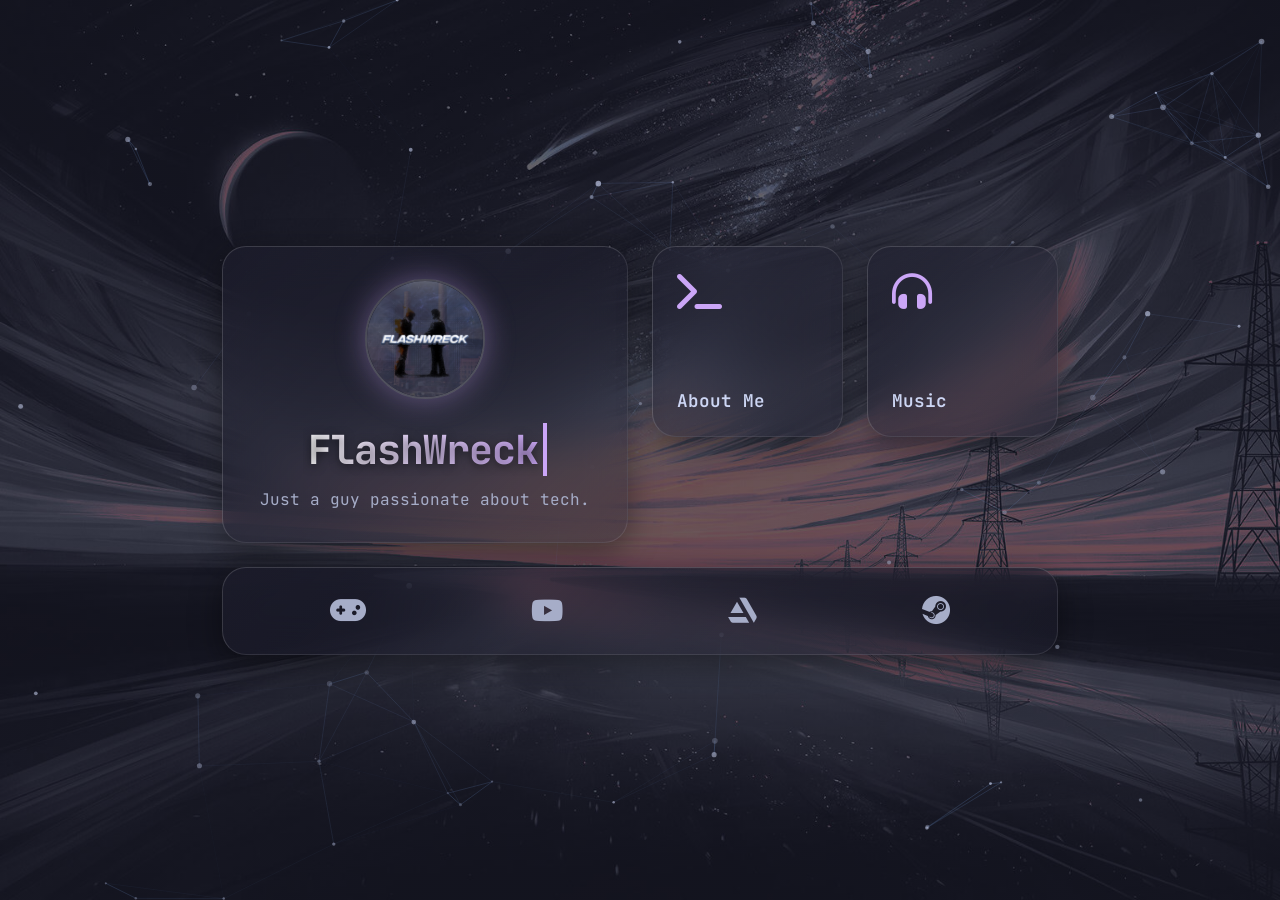
==== index.html @ 810d5bf6 "portfolio: initial code after refactoring and cleaning for open sourcing repo Signed-off-by: FlashWr" ====
<!DOCTYPE html>
<html lang="en">
<head>
  <meta charset="UTF-8">
  <title>FlashWreck - Home</title>
  <meta name="viewport" content="width=device-width, initial-scale=1.0">
  <link href="https://fonts.googleapis.com/css2?family=JetBrains+Mono:wght@400;700&display=swap" rel="stylesheet">
  <link rel="stylesheet" href="https://cdnjs.cloudflare.com/ajax/libs/font-awesome/6.4.0/css/all.min.css">
  <link rel="stylesheet" href="css/landing.css">
</head>
<body>
  <canvas id="canvas"></canvas>
  
  <div class="bento-grid">
    <div class="card profile-card">
      <div class="profile-header">
        <div class="img-container">
          <img src="assets/images/mylogo.png" alt="FlashWreck Logo">
        </div>
        <div class="profile-text">
          <h1>FlashWreck</h1>
          <p class="tagline">Just a guy passionate about tech.</p>
        </div>
      </div>
    </div>

    <a href="about.html" class="card nav-card about-card">
      <div class="card-content">
        <i class="fas fa-terminal icon-large"></i>
        <span>About Me</span>
        <i class="fas fa-arrow-right arrow"></i>
      </div>
    </a>

    <a href="music.html" class="card nav-card music-card">
      <div class="card-content">
        <i class="fas fa-headphones-simple icon-large"></i>
        <span>Music</span>
        <i class="fas fa-arrow-right arrow"></i>
      </div>
    </a>

    <div class="card social-card">
      <a href="https://backloggd.com/u/FlashWreck" target="_blank" class="social-link" title="Backloggd">
        <i class="fas fa-gamepad"></i>
      </a>
      <a href="https://www.youtube.com/@FlashWreck8" target="_blank" class="social-link" title="YouTube">
        <i class="fab fa-youtube"></i>
      </a>
      <a href="https://www.artstation.com/flashwreck3370" target="_blank" class="social-link" title="Artstation">
        <i class="fab fa-artstation"></i>
      </a>
      <a href="https://steamcommunity.com/id/flashwreck" target="_blank" class="social-link" title="Steam">
        <i class="fab fa-steam"></i>
      </a>
    </div>
  </div>

  <script src="js/landing.js"></script>
</body>
</html>
---- css/landing.css ----
:root {
  --bg-color: #1e1e2e;
  --text-color: #cdd6f4;
  --accent-color: #cba6f7;
  --link-color: #89b4fa;
  --hover-color: #f5c2e7;
  
  --card-bg: linear-gradient(135deg, rgba(30, 30, 46, 0.6), rgba(30, 30, 46, 0.3));
  --card-border: rgba(255, 255, 255, 0.1);
  --card-shadow: 0 8px 32px 0 rgba(0, 0, 0, 0.4);
  --card-hover-border: rgba(255, 255, 255, 0.25);
  --card-hover-shadow: 0 8px 32px 0 rgba(245, 194, 231, 0.2);
}

* {
  font-family: 'JetBrains Mono', monospace;
  box-sizing: border-box;
}

body {
  margin: 0;
  padding: 0;
  background: linear-gradient(rgba(17, 17, 27, 0.6), rgba(17, 17, 27, 0.6)), url('../assets/images/background.jpg');
  background-size: cover;
  background-position: center;
  background-attachment: fixed;
  background-repeat: no-repeat;
  
  color: var(--text-color);
  overflow-x: hidden;
  min-height: 100vh;
  display: flex;
  align-items: center;
  justify-content: center;
}

#canvas {
  position: fixed;
  top: 0;
  left: 0;
  width: 100%;
  height: 100%;
  z-index: 0;
  pointer-events: none;
}

.bento-grid {
  position: relative;
  z-index: 1;
  display: grid;
  grid-template-columns: repeat(4, 1fr);
  grid-template-rows: repeat(3, auto);
  gap: 1.5rem;
  width: 100%;
  max-width: 900px;
  padding: 2rem;
}

.card {
  background: var(--card-bg);
  border: 1px solid var(--card-border);
  border-top: 1px solid rgba(255, 255, 255, 0.15);
  border-left: 1px solid rgba(255, 255, 255, 0.15);
  border-radius: 24px;
  
  backdrop-filter: blur(20px);
  -webkit-backdrop-filter: blur(20px);
  box-shadow: var(--card-shadow);
  
  transition: all 0.4s cubic-bezier(0.25, 0.8, 0.25, 1);
  overflow: hidden;
  text-decoration: none;
  color: var(--text-color);
  display: flex;
  flex-direction: column;
}

.card:hover {
  background: linear-gradient(135deg, rgba(255, 255, 255, 0.1), rgba(255, 255, 255, 0.02));
  border-color: var(--card-hover-border);
  transform: translateY(-5px) scale(1.01);
  box-shadow: var(--card-hover-shadow);
}

.highlight-name {
  font-weight: 700;
  background-image: linear-gradient(to right, #cba6f7, #89b4fa);
  -webkit-background-clip: text;
  background-clip: text;
  -webkit-text-fill-color: transparent;
  display: inline-block;
}

.subtitle-name {
  font-size: 1.3rem;
  margin-top: 0.5rem;
  color: #cdd6f4;
  opacity: 0;
  animation: fadeIn 0.8s ease-out 1.5s forwards;
}

@keyframes fadeIn {
  to { opacity: 1; }
}

.profile-card {
  grid-column: span 2;
  grid-row: span 2;
  padding: 2rem;
  justify-content: center;
  align-items: center;
  text-align: center;
}

.profile-header {
  display: flex;
  flex-direction: column;
  align-items: center;
  gap: 1.5rem;
}

.img-container {
  width: 120px;
  height: 120px;
  border-radius: 50%;
  overflow: hidden;
  border: 2px solid rgba(255, 255, 255, 0.2);
  box-shadow: 0 0 30px rgba(203, 166, 247, 0.4);
}

.img-container img {
  width: 100%;
  height: 100%;
  object-fit: cover;
}

.profile-text h1 {
  margin: 0;
  font-size: 2.5rem;
  font-weight: 700;
  background: linear-gradient(to right, #fff, #cba6f7);
  -webkit-background-clip: text;
  background-clip: text;
  -webkit-text-fill-color: transparent;

  display: inline-block;
  overflow: hidden;
  white-space: nowrap;
  border-right: 4px solid var(--accent-color);
  box-sizing: content-box;
  width: 0;
  animation: 
    typing 1.5s steps(10, end) 0.2s forwards,
    blink 0.75s step-end infinite;
}

@keyframes typing {
  from { width: 0; }
  to { width: 10ch; }
}

@keyframes blink {
  from, to { border-color: transparent; }
  50% { border-color: var(--accent-color); }
}

.tagline {
  margin: 0.5rem 0 0;
  color: #a6adc8;
  font-size: 1rem;
}

.nav-card {
  grid-column: span 1;
  grid-row: span 1;
  aspect-ratio: 1;
  padding: 1.5rem;
  justify-content: space-between;
  position: relative;
}

.nav-card .card-content {
  display: flex;
  flex-direction: column;
  height: 100%;
  justify-content: space-between;
}

.icon-large {
  font-size: 2.5rem;
  color: var(--accent-color);
}

.nav-card span {
  font-size: 1.1rem;
  font-weight: 600;
}

.arrow {
  position: absolute;
  top: 1.5rem;
  right: 1.5rem;
  opacity: 0;
  transform: translate(-10px, 10px);
  transition: all 0.3s ease;
  color: var(--hover-color);
}

.nav-card:hover .arrow {
  opacity: 1;
  transform: translate(0, 0);
}

.about-card:hover .icon-large { color: #a6e3a1; }
.music-card:hover .icon-large { color: #f9e2af; }

.social-card {
  grid-column: span 4;
  padding: 1.5rem;
  flex-direction: row;
  justify-content: space-around;
  align-items: center;
}

.social-link {
  color: #a6adc8;
  font-size: 1.8rem;
  transition: all 0.3s ease;
}

.social-link:hover {
  color: var(--hover-color);
  transform: scale(1.2);
}

@media (max-width: 768px) {
  .bento-grid {
    grid-template-columns: 1fr;
    grid-template-rows: auto;
    padding: 1rem;
  }

  .profile-card {
    grid-column: span 1;
    grid-row: auto;
  }

  .nav-card {
    grid-column: span 1;
    aspect-ratio: auto;
    min-height: 150px;
  }

  .social-card {
    grid-column: span 1;
  }
}

.profile-pic {
  width: 150px;
  height: 150px;
  border-radius: 50%;
  background: #000;
  display: flex;
  align-items: center;
  justify-content: center;
  border: 2px solid rgba(255, 255, 255, 0.1);
  box-shadow: 0 0 30px rgba(138, 43, 226, 0.4);
  margin-bottom: 1.5rem;
  animation: float 6s ease-in-out infinite;
  overflow: hidden;
}

.profile-pic img {
  width: 100%;
  height: 100%;
  object-fit: cover;
}

.profile-pic span {
  font-weight: 700;
  font-size: 1.2rem;
  line-height: 1.2;
  text-align: center;
  color: #fff;
}

@keyframes float {
  0%, 100% { transform: translateY(0); }
  50% { transform: translateY(-10px); }
}

h1 {
  font-size: 3.5rem;
  margin: 0;
  font-weight: 400;
  letter-spacing: -1px;
  text-shadow: 0 2px 10px rgba(0,0,0,0.5);
}

.subtitle {
  font-size: 1.2rem;
  color: #a6adc8;
  margin-top: 0.5rem;
  margin-bottom: 2.5rem;
  font-weight: 400;
}

.nav-links {
  display: flex;
  gap: 1rem;
  align-items: center;
  font-size: 1.3rem;
  margin-bottom: 3rem;
}

.nav-links a {
  color: #89dceb;
  text-decoration: none;
  font-weight: 700;
  transition: all 0.3s ease;
  position: relative;
}

.nav-links a::after {
  content: '';
  position: absolute;
  width: 0;
  height: 2px;
  bottom: -4px;
  left: 0;
  background-color: var(--hover-color);
  transition: width 0.3s ease;
}

.nav-links a:hover {
  color: var(--hover-color);
  text-shadow: 0 0 10px rgba(243, 139, 168, 0.5);
}

.nav-links a:hover::after {
  width: 100%;
}

.separator {
  color: #585b70;
  font-size: 0.8rem;
}

.social-stack {
  display: flex;
  flex-direction: column;
  gap: 1rem;
  width: 100%;
  max-width: 450px;
}

.social-btn {
  display: flex;
  align-items: center;
  justify-content: center;
  gap: 12px;
  padding: 1rem;
  background: rgba(30, 30, 46, 0.6);
  border: 1px solid rgba(255, 255, 255, 0.08);
  border-radius: 12px;
  color: #fff;
  text-decoration: none;
  font-size: 1rem;
  font-weight: 500;
  transition: all 0.3s cubic-bezier(0.25, 0.8, 0.25, 1);
  backdrop-filter: blur(10px);
  -webkit-backdrop-filter: blur(10px);
}

.social-btn:hover {
  background: rgba(49, 50, 68, 0.8);
  border-color: var(--accent-color);
  transform: translateY(-3px) scale(1.02);
  box-shadow: 0 5px 20px rgba(0, 0, 0, 0.3);
}

.social-btn i {
  font-size: 1.2rem;
}

@media (max-width: 600px) {
  h1 { font-size: 2.5rem; }
  .subtitle { font-size: 1rem; }
  .nav-links { font-size: 1.1rem; }
  .profile-pic { width: 120px; height: 120px; }
}
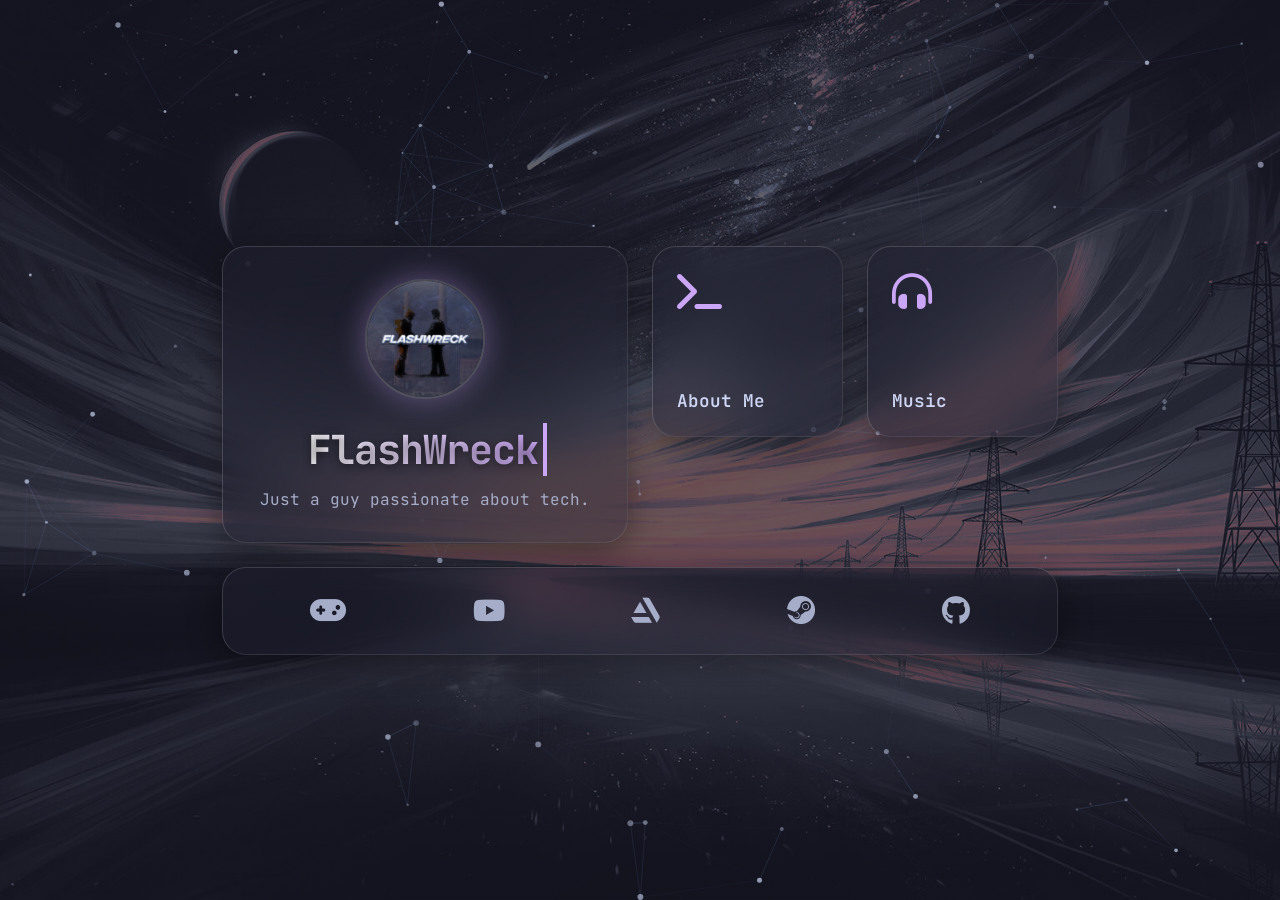
==== commit 7be2104f: "portfolio: index: add GitHub social link Signed-off-by: FlashWreck <theghost3370@gmail.com>" ====
--- a/index.html
+++ b/index.html
@@ -53,6 +53,9 @@
       <a href="https://steamcommunity.com/id/flashwreck" target="_blank" class="social-link" title="Steam">
         <i class="fab fa-steam"></i>
       </a>
+      <a href="https://github.com/FlashWreck" target="_blank" class="social-link" title="GitHub">
+        <i class="fab fa-github"></i>
+      </a>
     </div>
   </div>
 
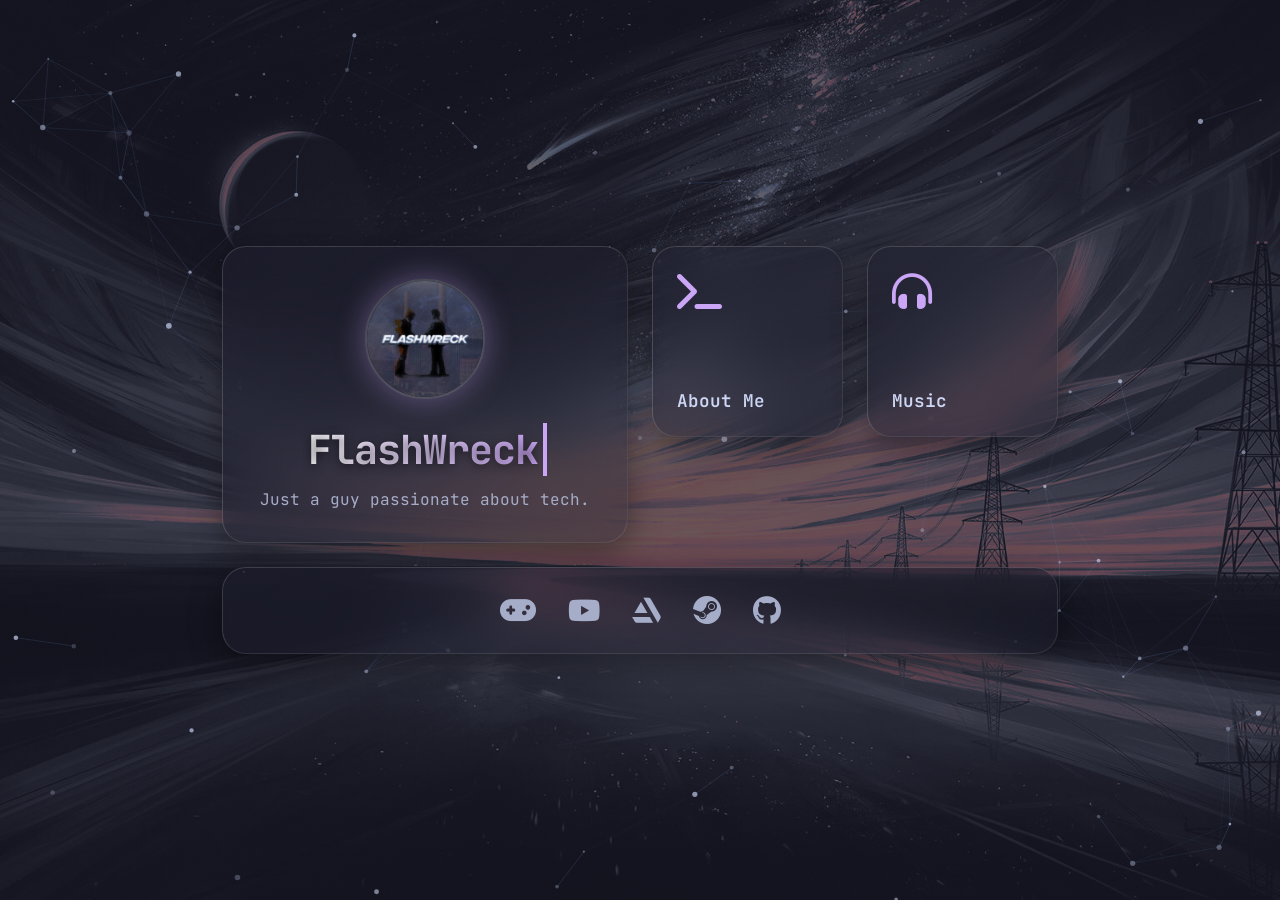
==== commit c01b35fc: "portfolio: feat: Add Open Graph meta tags for Discord embed Signed-off-by: FlashWreck <theghost3370@" ====
--- a/index.html
+++ b/index.html
@@ -4,6 +4,11 @@
   <meta charset="UTF-8">
   <title>FlashWreck - Home</title>
   <meta name="viewport" content="width=device-width, initial-scale=1.0">
+  <meta property="og:title" content="FlashWreck">
+  <meta property="og:description" content="Just a guy passionate about tech.">
+  <meta property="og:image" content="https://flashwreck.tech/assets/images/mylogo.png">
+  <meta property="og:url" content="https://flashwreck.tech">
+  <meta property="og:type" content="website">
   <link href="https://fonts.googleapis.com/css2?family=JetBrains+Mono:wght@400;700&display=swap" rel="stylesheet">
   <link rel="stylesheet" href="https://cdnjs.cloudflare.com/ajax/libs/font-awesome/6.4.0/css/all.min.css">
   <link rel="stylesheet" href="css/landing.css">
--- a/css/landing.css
+++ b/css/landing.css
@@ -17,6 +17,10 @@
   box-sizing: border-box;
 }
 
+html {
+  overscroll-behavior: none;
+}
+
 body {
   margin: 0;
   padding: 0;
@@ -28,6 +32,7 @@
   
   color: var(--text-color);
   overflow-x: hidden;
+  overscroll-behavior: none;
   min-height: 100vh;
   display: flex;
   align-items: center;
@@ -216,16 +221,23 @@
 
 .social-card {
   grid-column: span 4;
-  padding: 1.5rem;
+  padding: 1.75rem;
+  display: flex;
   flex-direction: row;
-  justify-content: space-around;
-  align-items: center;
+  justify-content: center;
+  align-items: center;
+  gap: 2rem;
+  flex-wrap: wrap;
 }
 
 .social-link {
   color: #a6adc8;
   font-size: 1.8rem;
   transition: all 0.3s ease;
+  display: flex;
+  align-items: center;
+  justify-content: center;
+  text-decoration: none;
 }
 
 .social-link:hover {
@@ -253,6 +265,12 @@
 
   .social-card {
     grid-column: span 1;
+    gap: 1.5rem;
+    padding: 1.5rem;
+  }
+  
+  .social-link {
+    font-size: 1.75rem;
   }
 }
 
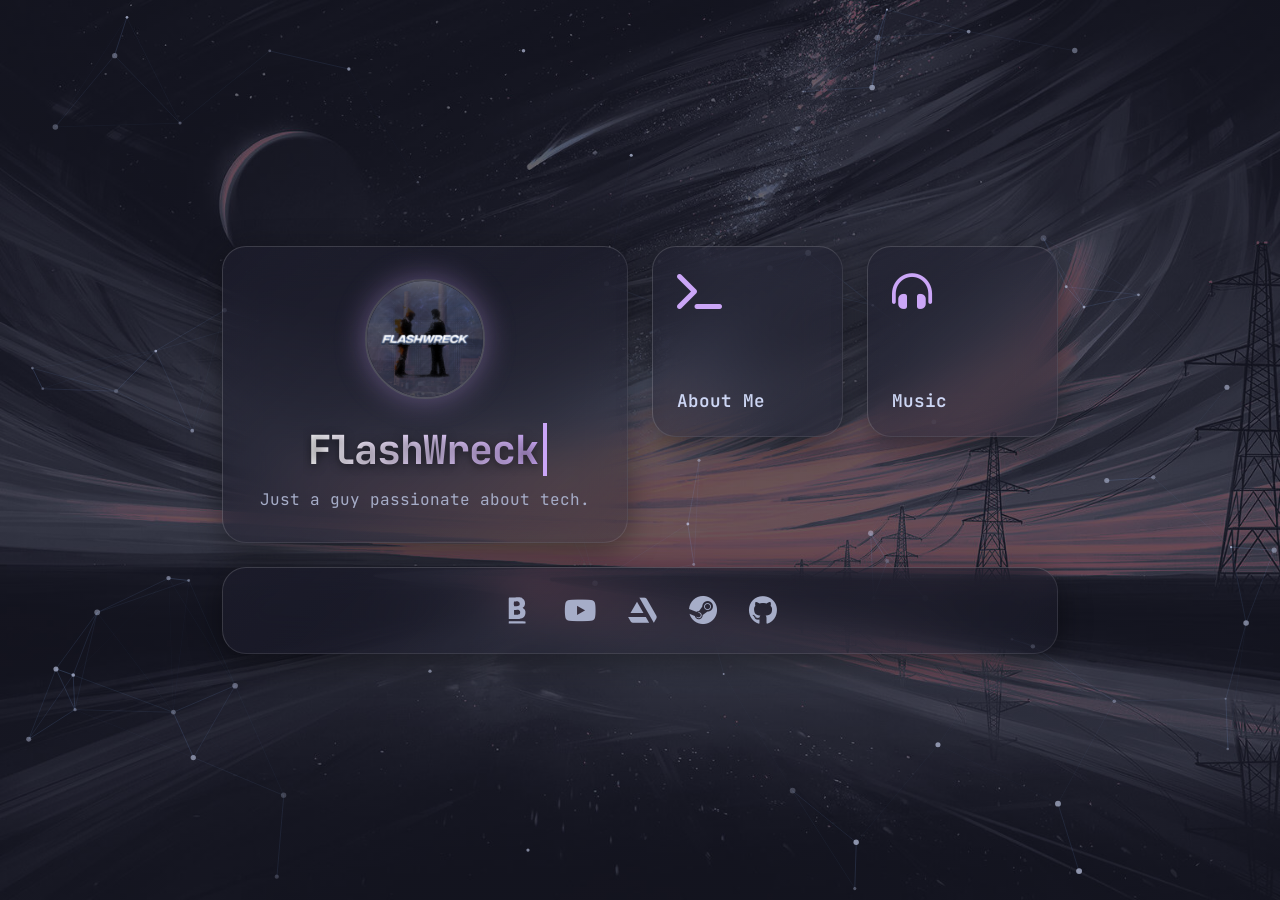
==== commit 27e1ea4f: "portfolio: update backloggd placeholder svg to proper svg Signed-off-by: FlashWreck <theghost3370@gm" ====
--- a/index.html
+++ b/index.html
@@ -47,7 +47,10 @@
 
     <div class="card social-card">
       <a href="https://backloggd.com/u/FlashWreck" target="_blank" class="social-link" title="Backloggd">
-        <i class="fas fa-gamepad"></i>
+        <svg version="1.1" xmlns="http://www.w3.org/2000/svg" width="1em" height="1em" viewBox="40 39 180 180">
+          <path d="M0 0 C1.0923143 -0.01283524 2.1846286 -0.02567047 3.31004333 -0.03889465 C4.47882523 -0.04628159 5.64760712 -0.05366852 6.85180664 -0.0612793 C8.07291641 -0.06935104 9.29402618 -0.07742279 10.55213928 -0.08573914 C13.13679599 -0.09955158 15.72147073 -0.11028639 18.30615234 -0.11816406 C20.92730116 -0.12964969 23.54842722 -0.15004663 26.16943359 -0.1796875 C64.28174848 -0.61029435 64.28174848 -0.61029435 78.34790039 11.98950195 C86.02950271 20.02763433 88.01423503 28.57648056 87.93139648 39.41601562 C87.56197719 47.78922786 85.09310461 54.59219641 78.92211914 60.4621582 C76.78153022 62.1631317 74.6352294 63.71865153 72.32446289 65.17700195 C72.97672852 65.58950195 73.62899414 66.00200195 74.30102539 66.42700195 C82.19934262 71.64594903 87.86010139 76.80798795 90.32446289 86.17700195 C91.65647909 98.24062863 90.49361151 109.20177124 83.69946289 119.48950195 C76.23711295 128.68552915 63.6719325 132.62855252 52.32446289 134.17700195 C47.18431161 134.43681373 42.05470257 134.41124359 36.91040039 134.37231445 C35.44495844 134.36857605 33.97951396 134.365733 32.5140686 134.36373901 C28.69021487 134.3561676 24.86651737 134.33657639 21.04272461 134.31433105 C17.12754427 134.29373128 13.21233826 134.28470733 9.29711914 134.2746582 C1.63949647 134.25332314 -6.01799828 134.2192675 -13.67553711 134.17700195 C-13.72224528 117.42658286 -13.75752014 100.67618487 -13.77916145 83.9257164 C-13.7894767 76.14829075 -13.80354177 68.37090555 -13.82641602 60.59350586 C-13.8463423 53.81520602 -13.85925174 47.03693547 -13.8637141 40.25860715 C-13.86632277 36.66909996 -13.87245943 33.07967658 -13.88699722 29.49019623 C-13.90308977 25.48439303 -13.90351729 21.4787358 -13.90258789 17.47290039 C-13.90977844 16.28103622 -13.91696899 15.08917206 -13.92437744 13.8611908 C-13.92162811 12.77026627 -13.91887878 11.67934174 -13.91604614 10.55535889 C-13.91788973 9.6077557 -13.91973331 8.66015251 -13.92163277 7.68383408 C-13.65947622 5.01339909 -13.17768445 3.39503398 -11.67553711 1.17700195 C-7.80638018 0.14495256 -3.99028013 0.04117382 0 0 Z M19.32446289 25.17700195 C17.12669493 40.47712763 17.12669493 40.47712763 20.32446289 55.17700195 C23.99085537 55.29428321 27.65675809 55.36461086 31.32446289 55.42700195 C32.35442383 55.46051758 33.38438477 55.4940332 34.44555664 55.52856445 C41.25387895 55.61529467 45.52641208 54.80749442 51.32446289 51.17700195 C54.44152555 47.96253109 54.54887439 44.99194155 54.69946289 40.67700195 C54.55413326 36.34036581 54.34202428 33.48658541 51.32446289 30.17700195 C45.94171352 25.17553066 42.09088871 24.63159578 34.82250977 24.73754883 C33.12191406 24.80039063 33.12191406 24.80039063 31.38696289 24.86450195 C30.22616211 24.88706055 29.06536133 24.90961914 27.86938477 24.93286133 C25.01973123 24.99149617 22.17278139 25.07351358 19.32446289 25.17700195 Z M19.32446289 78.17700195 C19.32446289 88.07700195 19.32446289 97.97700195 19.32446289 108.17700195 C23.80008789 108.25950195 28.27571289 108.34200195 32.88696289 108.42700195 C34.98406616 108.48162598 34.98406616 108.48162598 37.12353516 108.53735352 C44.0505795 108.59917097 48.7960607 108.54571058 54.32446289 104.17700195 C57.95855065 99.25339918 58.01570036 94.07172152 57.32446289 88.17700195 C55.56603219 82.90170986 53.11659873 80.86556587 48.32446289 78.17700195 C44.95104801 77.63248711 44.95104801 77.63248711 41.39477539 77.78637695 C40.23220215 77.79636719 39.06962891 77.80635742 37.87182617 77.81665039 C36.41244629 77.85306641 34.95306641 77.88948242 33.44946289 77.92700195 C28.78821289 78.00950195 24.12696289 78.09200195 19.32446289 78.17700195 Z " fill="currentColor" transform="translate(89.675537109375,47.822998046875)"/>
+          <path d="M0 0 C0.86099304 0.00703949 1.72198608 0.01407898 2.60906982 0.02133179 C3.5556546 0.0342778 4.50223938 0.04722382 5.47750854 0.06056213 C6.97024292 0.07497345 6.97024292 0.07497345 8.49313354 0.0896759 C11.79382217 0.12274789 15.0943818 0.16304898 18.39498901 0.2033844 C20.67899109 0.2276775 22.96299799 0.25152146 25.24700928 0.27493286 C31.26733882 0.33785436 37.28758339 0.40689813 43.30783081 0.47718811 C49.44752116 0.5477988 55.5872719 0.6126592 61.72702026 0.67799377 C73.78047205 0.80711005 85.83384192 0.9426898 97.88717651 1.08229065 C99.45888648 4.22571058 99.11893435 7.64000516 98.88717651 11.08229065 C98.55717651 12.07229065 98.22717651 13.06229065 97.88717651 14.08229065 C63.56717651 14.08229065 29.24717651 14.08229065 -6.11282349 14.08229065 C-6.11282349 9.79229065 -6.11282349 5.50229065 -6.11282349 1.08229065 C-3.80828189 -0.06998015 -2.56046715 -0.02830983 0 0 Z " fill="currentColor" transform="translate(82.11282348632813,196.91770935058594)"/>
+        </svg>
       </a>
       <a href="https://www.youtube.com/@FlashWreck8" target="_blank" class="social-link" title="YouTube">
         <i class="fab fa-youtube"></i>
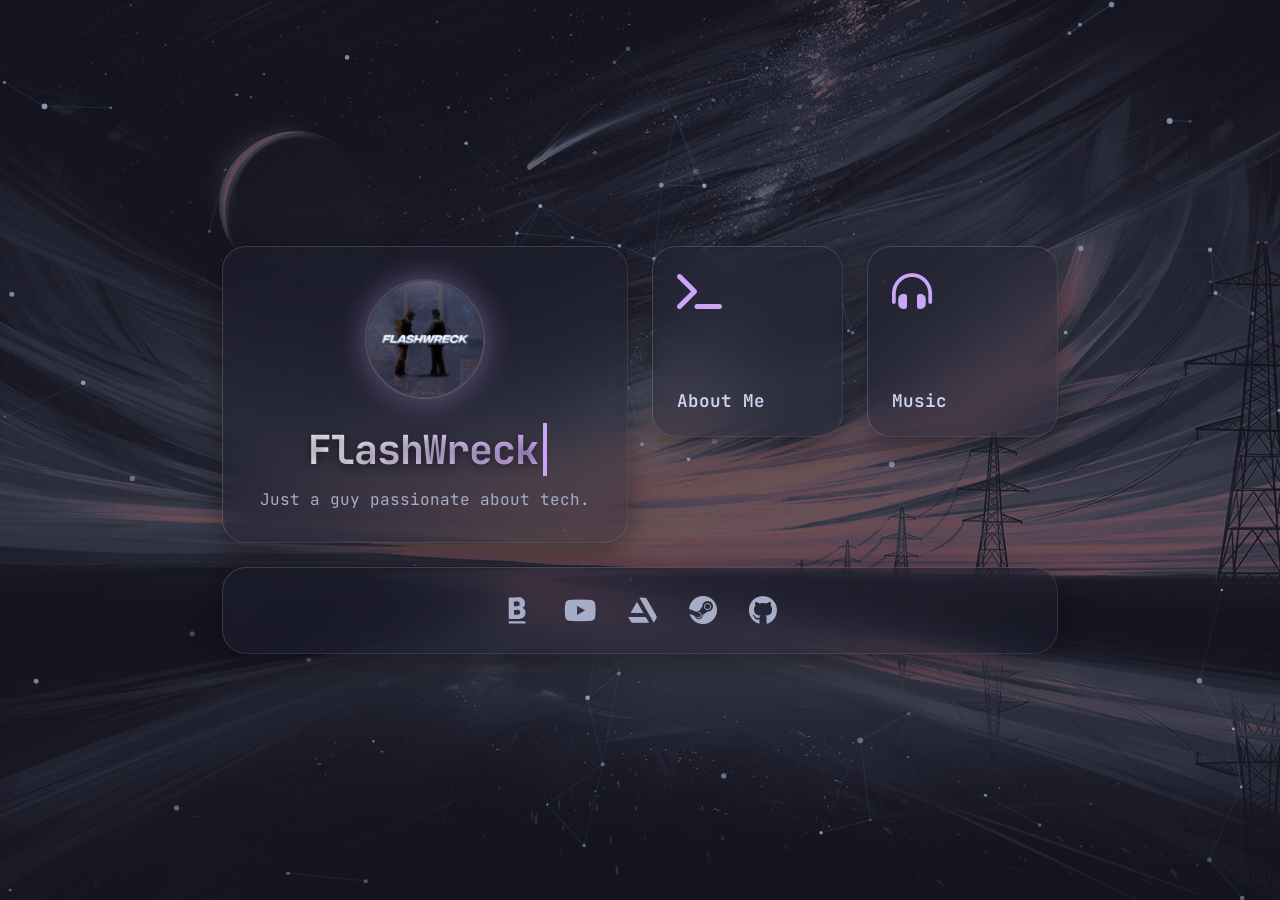
==== commit 9d1a19fb: "portfolio: update embed URLs" ====
--- a/index.html
+++ b/index.html
@@ -6,8 +6,8 @@
   <meta name="viewport" content="width=device-width, initial-scale=1.0">
   <meta property="og:title" content="FlashWreck">
   <meta property="og:description" content="Just a guy passionate about tech.">
-  <meta property="og:image" content="https://flashwreck.tech/assets/images/mylogo.png">
-  <meta property="og:url" content="https://flashwreck.tech">
+  <meta property="og:image" content="https://flashwreck.me/assets/images/mylogo.png">
+  <meta property="og:url" content="https://flashwreck.me">
   <meta property="og:type" content="website">
   <link href="https://fonts.googleapis.com/css2?family=JetBrains+Mono:wght@400;700&display=swap" rel="stylesheet">
   <link rel="stylesheet" href="https://cdnjs.cloudflare.com/ajax/libs/font-awesome/6.4.0/css/all.min.css">
